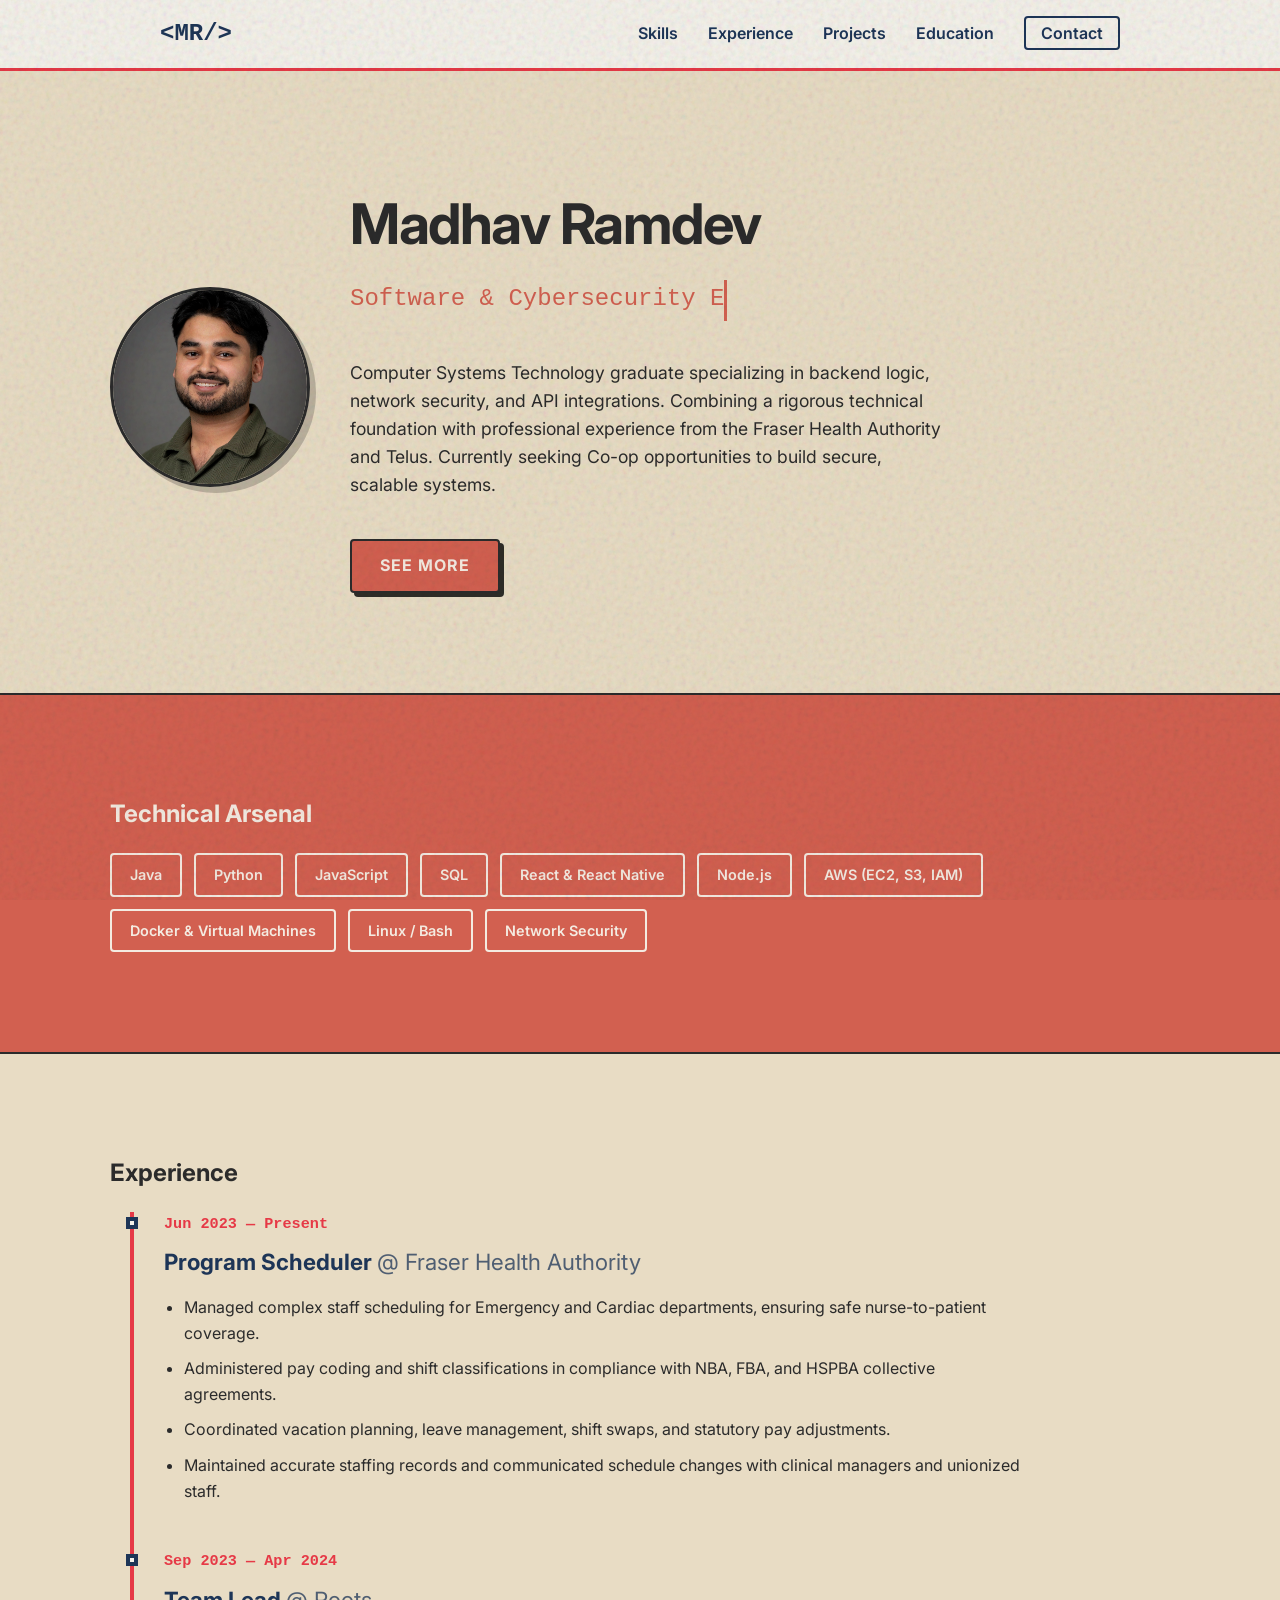
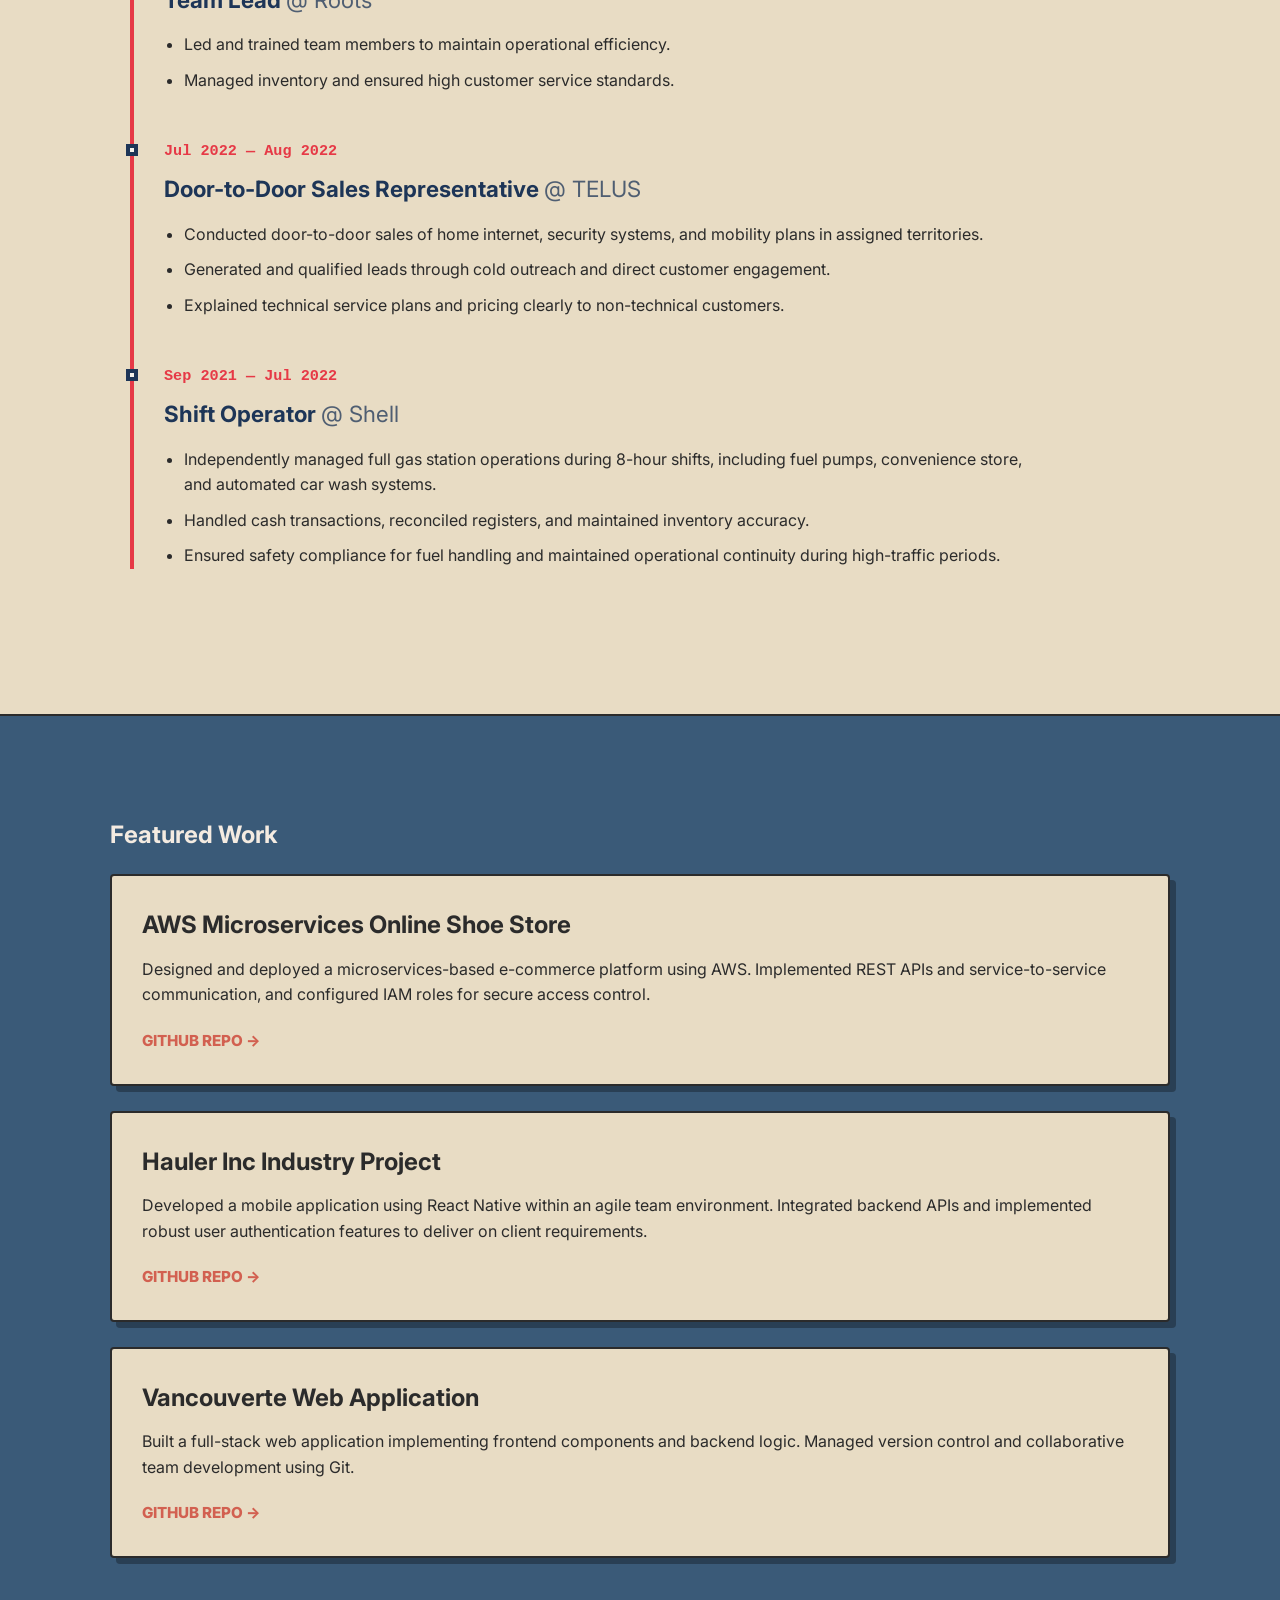
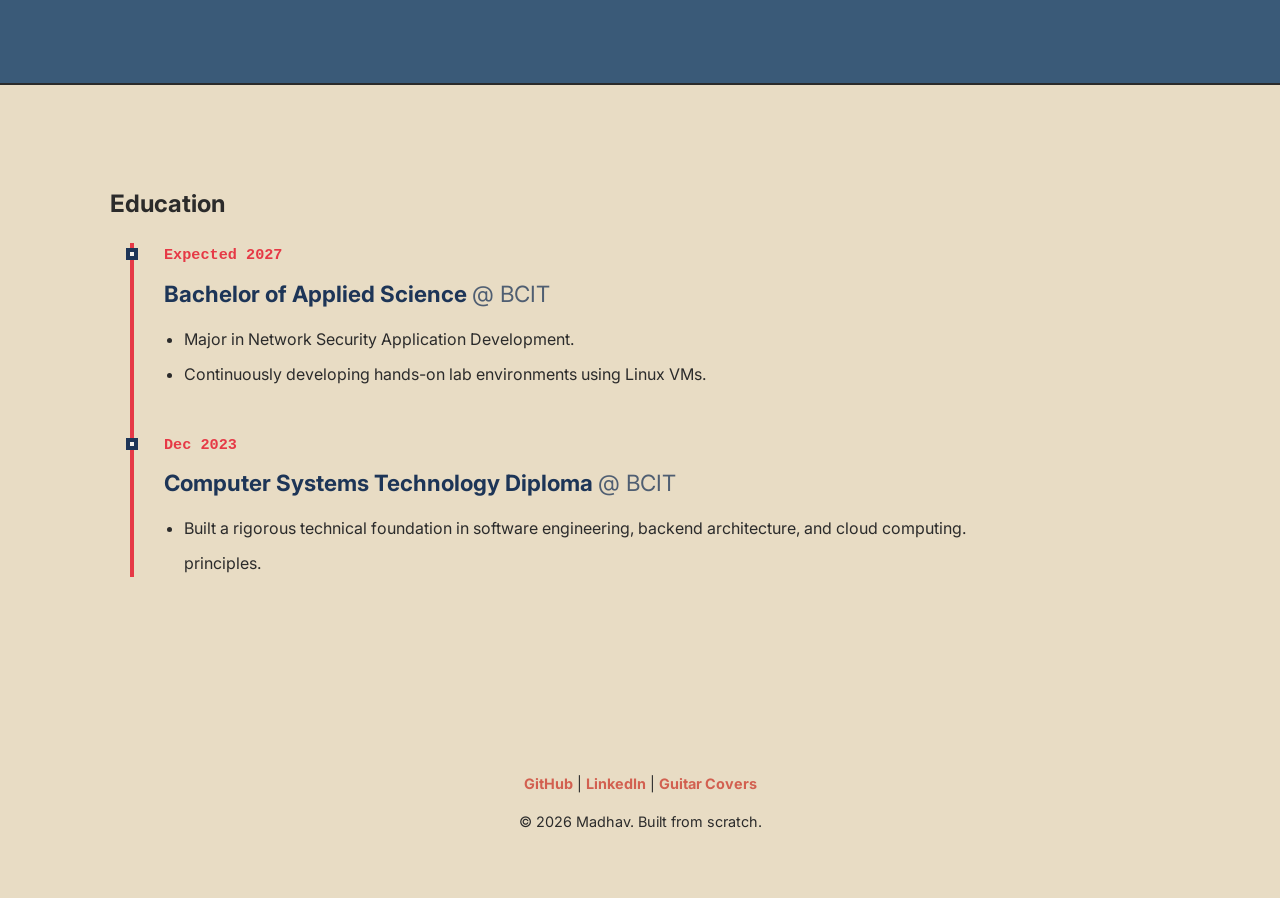
==== source/index.html @ a38c2978 "Intial release" ====
<!DOCTYPE html>
<html lang="en">

<head>
  <meta charset="UTF-8">
  <meta name="viewport" content="width=device-width, initial-scale=1.0">
  <title>Madhav | Software & Cybersecurity Engineering</title>

  <link rel="stylesheet" href="style.css">

  <script src="script.js" defer></script>
  <link rel="icon" type="image/png" href="../images/favicon.png">
  <link href="https://fonts.googleapis.com/css2?family=Inter:wght@400;600;700;800&display=swap" rel="stylesheet">
</head>

<body>
  <nav class="retro-nav reveal">
    <div class="nav-container">
      <div class="nav-logo">&lt;MR/&gt;</div>
      <ul class="nav-links">
        <li><a href="#skills">Skills</a></li>
        <li><a href="#experience">Experience</a></li>
        <li><a href="#projects">Projects</a></li>
        <li><a href="#education">Education</a></li>
        <li><a href="https://linkedin.com/in/madhav-ramdev" class="nav-btn">Contact</a></li>
      </ul>
    </div>
  </nav>
  <section class="hero">
    <div class="container hero-content">
      <img src="../images/profile.jpeg" alt="Madhav" class="profile-img">

      <div class="hero-text">
        <h1>Madhav Ramdev</h1>
        <div class="typing-container" id="typing-text"></div>

        <p style="max-width: 600px; font-size: 1.1rem;">
          Computer Systems Technology graduate specializing in backend logic, network security, and API integrations.
          Combining a rigorous technical foundation with professional experience from the Fraser Health Authority and
          Telus.
          Currently seeking Co-op opportunities to build secure, scalable systems.
        </p>

        <a href="../docs/MadhavRamdev-Resume.pdf" download="MadhavRamdev-Resume.pdf" target="_blank" class="btn">See
          More</a>
      </div>
    </div>
  </section>

  <section id="skills">
    <div class="container">
      <h2 class="reveal">Technical Arsenal</h2>

      <div class="skills-grid reveal delay-1">
        <span class="skill-tag">Java</span>
        <span class="skill-tag">Python</span>
        <span class="skill-tag">JavaScript</span>
        <span class="skill-tag">SQL</span>
        <span class="skill-tag">React & React Native</span>
        <span class="skill-tag">Node.js</span>
        <span class="skill-tag">AWS (EC2, S3, IAM)</span>
        <span class="skill-tag">Docker & Virtual Machines</span>
        <span class="skill-tag">Linux / Bash</span>
        <span class="skill-tag">Network Security</span>
      </div>
    </div>
  </section>

  <section id="experience">
    <div class="container">
      <h2 class="reveal">Experience</h2>

      <div class="timeline reveal delay-1">

        <div class="timeline-item">
          <div class="timeline-dot"></div>
          <p class="timeline-date">Jun 2023 &mdash; Present</p>
          <h3>Program Scheduler <span class="company">@ Fraser Health Authority</span></h3>
          <ul>
            <li>Managed complex staff scheduling for Emergency and Cardiac departments, ensuring safe nurse-to-patient
              coverage.</li>
            <li>Administered pay coding and shift classifications in compliance with NBA, FBA, and HSPBA collective
              agreements.</li>
            <li>Coordinated vacation planning, leave management, shift swaps, and statutory pay adjustments.</li>
            <li>Maintained accurate staffing records and communicated schedule changes with clinical managers and
              unionized staff.</li>
          </ul>
        </div>

        <div class="timeline-item">
          <div class="timeline-dot"></div>
          <p class="timeline-date">Sep 2023 &mdash; Apr 2024</p>
          <h3>Team Lead <span class="company">@ Roots</span></h3>
          <ul>
            <li>Led and trained team members to maintain operational efficiency.</li>
            <li>Managed inventory and ensured high customer service standards.</li>
          </ul>
        </div>

        <div class="timeline-item">
          <div class="timeline-dot"></div>
          <p class="timeline-date">Jul 2022 &mdash; Aug 2022</p>
          <h3>Door-to-Door Sales Representative <span class="company">@ TELUS</span></h3>
          <ul>
            <li>Conducted door-to-door sales of home internet, security systems, and mobility plans in assigned
              territories.</li>
            <li>Generated and qualified leads through cold outreach and direct customer engagement.</li>
            <li>Explained technical service plans and pricing clearly to non-technical customers.</li>
          </ul>
        </div>

        <div class="timeline-item">
          <div class="timeline-dot"></div>
          <p class="timeline-date">Sep 2021 &mdash; Jul 2022</p>
          <h3>Shift Operator <span class="company">@ Shell</span></h3>
          <ul>
            <li>Independently managed full gas station operations during 8-hour shifts, including fuel pumps,
              convenience store, and automated car wash systems.</li>
            <li>Handled cash transactions, reconciled registers, and maintained inventory accuracy.</li>
            <li>Ensured safety compliance for fuel handling and maintained operational continuity during high-traffic
              periods.</li>
          </ul>
        </div>

      </div>
    </div>
  </section>

  <section id="projects">
    <div class="container">
      <h2 class="reveal">Featured Work</h2>

      <div class="project-card reveal delay-1">
        <h3>AWS Microservices Online Shoe Store</h3>
        <p>Designed and deployed a microservices-based e-commerce platform using AWS. Implemented REST APIs and
          service-to-service communication, and configured IAM roles for secure access control.</p>
        <div class="project-links">
          <a href="#">GitHub Repo &rarr;</a>
        </div>
      </div>

      <div class="project-card reveal delay-2">
        <h3>Hauler Inc Industry Project</h3>
        <p>Developed a mobile application using React Native within an agile team environment. Integrated backend APIs
          and implemented robust user authentication features to deliver on client requirements.</p>
        <div class="project-links">
          <a href="#">GitHub Repo &rarr;</a>
        </div>
      </div>

      <div class="project-card reveal delay-3">
        <h3>Vancouverte Web Application</h3>
        <p>Built a full-stack web application implementing frontend components and backend logic. Managed version
          control and collaborative team development using Git.</p>
        <div class="project-links">
          <a href="#">GitHub Repo &rarr;</a>
        </div>
      </div>

    </div>
  </section>

  <section id="education">
    <div class="container">
      <h2 class="reveal">Education</h2>

      <div class="timeline reveal delay-1">

        <div class="timeline-item">
          <div class="timeline-dot"></div>
          <p class="timeline-date">Expected 2027</p>
          <h3>Bachelor of Applied Science <span class="company">@ BCIT</span></h3>
          <ul>
            <li>Major in Network Security Application Development.</li>
            <li>Continuously developing hands-on lab environments using Linux VMs.</li>
          </ul>
        </div>

        <div class="timeline-item">
          <div class="timeline-dot"></div>
          <p class="timeline-date">Dec 2023</p>
          <h3>Computer Systems Technology Diploma <span class="company">@ BCIT</span></h3>
          <ul>
            <li>Built a rigorous technical foundation in software engineering, backend architecture, and cloud
              computing.</li>
            principles.</li>
          </ul>
        </div>

      </div>
    </div>
  </section>

  <footer class="reveal">
    <div class="container">
      <p>
        <a href="https://github.com/madhavramdev" target="_blank">GitHub</a> |
        <a href="https://linkedin.com/in/madhav-ramdev" target="_blank">LinkedIn</a> |
        <a href="https://instagram.com/madhav.stereo" target="_blank">Guitar Covers</a>
      </p>
      <p>&copy; 2026 Madhav. Built from scratch.</p>
    </div>
  </footer>

</body>

</html>
---- source/style.css ----
/* ==========================================================================
   MADHAV'S PORTFOLIO: VINTAGE TECH / RETRO-FLAT THEME
   ========================================================================== */

/* ROOT VARIABLES
*/
:root {
    /* The core retro color palette */
    --paper: #E8DCC4;
    /* Classic warm vintage paper */
    --retro-red: #D26050;
    /* Punchy retro terracotta */
    --retro-blue: #3A5A78;
    /* Deep vintage navy */

    /* Text colors */
    --text-dark: #2B2B2B;
    --text-light: #F4EBE1;

    /* Typography */
    --font-main: 'Inter', -apple-system, BlinkMacSystemFont, "Segoe UI", Roboto, sans-serif;
    --font-mono: 'Courier New', Courier, monospace;
    /* typing effect */
}

/* GLOBAL RESET 
*/
* {
    margin: 0;
    padding: 0;
    box-sizing: border-box;
    /* Ensures borders/padding don't increase the total width of elements */
}

/* BASE BODY STYLES*/
body {
    background-color: var(--paper);
    color: var(--text-dark);
    font-family: var(--font-main);
    line-height: 1.6;
    -webkit-font-smoothing: antialiased;
    /* Makes text look sharper on Mac displays */
    overflow-x: hidden;
    /* Prevents horizontal scrolling if an element pushes too far right */
}

/* THE GLOBAL GRAIN OVERLAY
   an invisible pseudo-element (::after) that covers the entire screen with SVG noise.
*/
body::after {
    content: "";
    /* Required for ::after to render */
    position: fixed;
    /* Locks the noise to the camera, so it stays when you scroll */
    top: 0;
    left: 0;
    width: 100vw;
    height: 100vh;

    /* SVG math to generate random fractal noise */
    background-image: url("data:image/svg+xml,%3Csvg viewBox='0 0 200 200' xmlns='http://www.w3.org/2000/svg'%3E%3Cfilter id='noiseFilter'%3E%3CfeTurbulence type='fractalNoise' baseFrequency='0.85' numOctaves='3' stitchTiles='stitch'/%3E%3C/filter%3E%3Crect width='100%25' height='100%25' filter='url(%23noiseFilter)'/%3E%3C/svg%3E");

    opacity: 0.2;
    /* grain intensity. */
    mix-blend-mode: multiply;
    /* Makes the grain "burn" into the colors beneath it*/

    pointer-events: none;
    /* Allows mouse clicks to pass THROUGH the grain to hit buttons */
    z-index: 9999;
    /* Forces the grain to sit on top of all other HTML elements */
}

/*    NAVBAR */

.retro-nav {
    position: fixed;
    top: 0;
    left: 0;
    width: 100%;
    /* Update this background color to match your specific retro background */
    background-color: #f4f1ea;
    border-bottom: 3px solid #e63946;
    /* Retro Red border */
    z-index: 1000;
    padding: 15px 0;
}

.nav-container {
    max-width: 1000px;
    margin: 0 auto;
    display: flex;
    justify-content: space-between;
    align-items: center;
    padding: 0 20px;
}

.nav-logo {
    font-family: var(--font-mono, 'Courier New', monospace);
    font-weight: 800;
    font-size: 1.5rem;
    color: #1d3557;
    /* Dark blue/black */
}

.nav-links {
    list-style: none;
    display: flex;
    gap: 30px;
    align-items: center;
    margin: 0;
    padding: 0;
}

.nav-links a {
    text-decoration: none;
    color: #1d3557;
    font-weight: 600;
    transition: color 0.2s ease;
}

.nav-links a:hover {
    color: #e63946;
    /* Hover turns red */
}

.nav-btn {
    border: 2px solid #1d3557;
    padding: 5px 15px;
    border-radius: 4px;
}

.nav-btn:hover {
    background-color: #D26050;
    color: #f4f1ea !important;
}

/* Push the body down so the hero text isn't hidden behind the fixed navbar */
body {
    padding-top: 80px;
}

/* TYPOGRAPHY & LINKS
*/
a {
    color: var(--retro-red);
    text-decoration: none;
    font-weight: 700;
    transition: opacity 0.2s;
    /* Smooth fade when hovering */
}

a:hover {
    opacity: 0.7;
}

h1,
h2,
h3 {
    font-weight: 700;
    margin-bottom: 20px;
}

/* LAYOUT & COLOR BLOCK SECTIONS
*/
.container {
    max-width: 1100px;
    /* Limits how wide the content can stretch on large monitors */
    margin: 0 auto;
    padding: 0 20px;
}

section {
    padding: 100px 0;
    border-bottom: 2px solid var(--text-dark);
}

section:last-of-type {
    border-bottom: none;
    /* Removes the line from the very last section */
}

.hero {
    background-color: var(--paper);
    color: var(--text-dark);
}

#skills {
    background-color: var(--retro-red);
    color: var(--text-light);
}

#projects {
    background-color: var(--retro-blue);
    color: var(--text-light);
}

/* HERO SECTION
*/
.hero-content {
    display: flex;
    align-items: center;
    gap: 40px;
}

.profile-img {
    width: 200px;
    height: 200px;
    border-radius: 50%;
    object-fit: cover;
    border: 3px solid var(--text-dark);
    box-shadow: 6px 6px 0px rgba(0, 0, 0, 0.2);
}

.hero h1 {
    font-size: 3.5rem;
    letter-spacing: -1.5px;
    margin-bottom: 10px;
}

.hero p {
    font-size: 1.1rem;
    margin-bottom: 40px;
}

/* UI COMPONENTS
*/

/* The Main Button */
.btn {
    display: inline-block;
    background-color: var(--retro-red);
    color: var(--text-light);
    padding: 12px 28px;
    border-radius: 4px;
    font-weight: 700;
    text-transform: uppercase;
    letter-spacing: 1px;
    border: 2px solid var(--text-dark);
    box-shadow: 4px 4px 0px rgba(0, 0, 0, 0.8);
    transition: all 0.1s ease;
}

.btn:hover {
    transform: translate(2px, 2px);
    box-shadow: 2px 2px 0px rgba(0, 0, 0, 0.8);
}

/* The Project Cards */
.project-card {
    background-color: var(--paper);
    color: var(--text-dark);
    padding: 30px;
    border-radius: 4px;
    margin-bottom: 25px;
    box-shadow: 6px 6px 0px rgba(0, 0, 0, 0.3);
    border: 2px solid var(--text-dark);
    transition: transform 0.2s ease;
}

.project-card h3 {
    color: var(--text-dark);
    font-size: 1.5rem;
    margin-bottom: 12px;
}

.project-card p {
    color: var(--text-dark);
    margin-bottom: 20px;
    font-size: 1rem;
}

.project-links a {
    font-size: 0.95rem;
    font-weight: 800;
    margin-right: 20px;
    text-transform: uppercase;
}

/* The Skill Tags */
.skills-grid {
    display: flex;
    flex-wrap: wrap;
    gap: 12px;
}

.skill-tag {
    background-color: transparent;
    padding: 8px 18px;
    border-radius: 4px;
    font-size: 0.9rem;
    font-weight: 600;
    color: var(--text-light);
    border: 2px solid var(--text-light);
}

/* FOOTER
*/
footer {
    background-color: var(--paper);
    padding: 50px 0;
    text-align: center;
    color: var(--text-dark);
    font-size: 0.9rem;
}

footer p {
    margin-bottom: 15px;
}


/* ANIMATIONS (The Typing Effect)
*/
.typing-container {
    font-family: var(--font-mono);
    color: var(--retro-red);
    font-size: 1.5rem;
    margin-bottom: 30px;
    display: inline-block;
    border-right: 3px solid var(--retro-red);
    /* The blinking cursor */
    white-space: nowrap;
    overflow: hidden;
    animation: blinkCursor 0.75s step-end infinite;
    /* Triggers the keyframe below forever */
    min-height: 2.6rem;
}

/* Tells the cursor border to switch between invisible and red */
@keyframes blinkCursor {

    from,
    to {
        border-color: transparent;
    }

    50% {
        border-color: var(--retro-red);
    }
}

/* MOBILE RESPONSIVENESS
   If the screen is smaller than 768px,
   it overrides the CSS above it to stack things vertically instead of horizontally.
*/
@media (max-width: 768px) {
    .hero-content {
        flex-direction: column;
        text-align: center;
    }

    .hero h1 {
        font-size: 2.5rem;
    }
}


/* ==========================================================================
   SCROLL REVEAL ANIMATIONS
   ========================================================================== */

/* The starting state (hidden and pushed down 40px) */
.reveal {
    opacity: 0;
    transform: translateY(40px);
    transition: all 0.6s cubic-bezier(0.175, 0.885, 0.32, 1.275);
}

/* The ending state (visible and in its normal position) */
.reveal.active {
    opacity: 1;
    transform: translateY(0);
}

/* Stagger delays */
.reveal.delay-1 {
    transition-delay: 0.1s;
}

.reveal.delay-2 {
    transition-delay: 0.2s;
}

.reveal.delay-3 {
    transition-delay: 0.3s;
}

/* ==========================================================================
   EXPERIENCE TIMELINE
   ========================================================================== */

.timeline {
    border-left: 4px solid #e63946;
    padding-left: 30px;
    margin-left: 20px;
    position: relative;
    max-width: 900px;
}

.timeline-item {
    margin-bottom: 45px;
    position: relative;
}

.timeline-dot {
    position: absolute;
    left: -38px;
    top: 5px;
    width: 12px;
    height: 12px;
    background-color: #f4f1ea;
    border: 4px solid #1d3557;
}

.timeline-date {
    font-family: var(--font-mono, 'Courier New', monospace);
    font-size: 0.95rem;
    color: #e63946;
    margin-bottom: 8px;
    font-weight: 700;
}

/* Job Title and Company */
.timeline-item h3 {
    margin-top: 0;
    margin-bottom: 15px;
    font-size: 1.4rem;
    color: #1d3557;
}

.timeline-item .company {
    font-weight: 400;
    opacity: 0.75;
}

/* Bullet points */
.timeline-item ul {
    padding-left: 20px;
    margin: 0;
    color: #2b2b2b;
}

.timeline-item li {
    margin-bottom: 10px;
    line-height: 1.6;
}
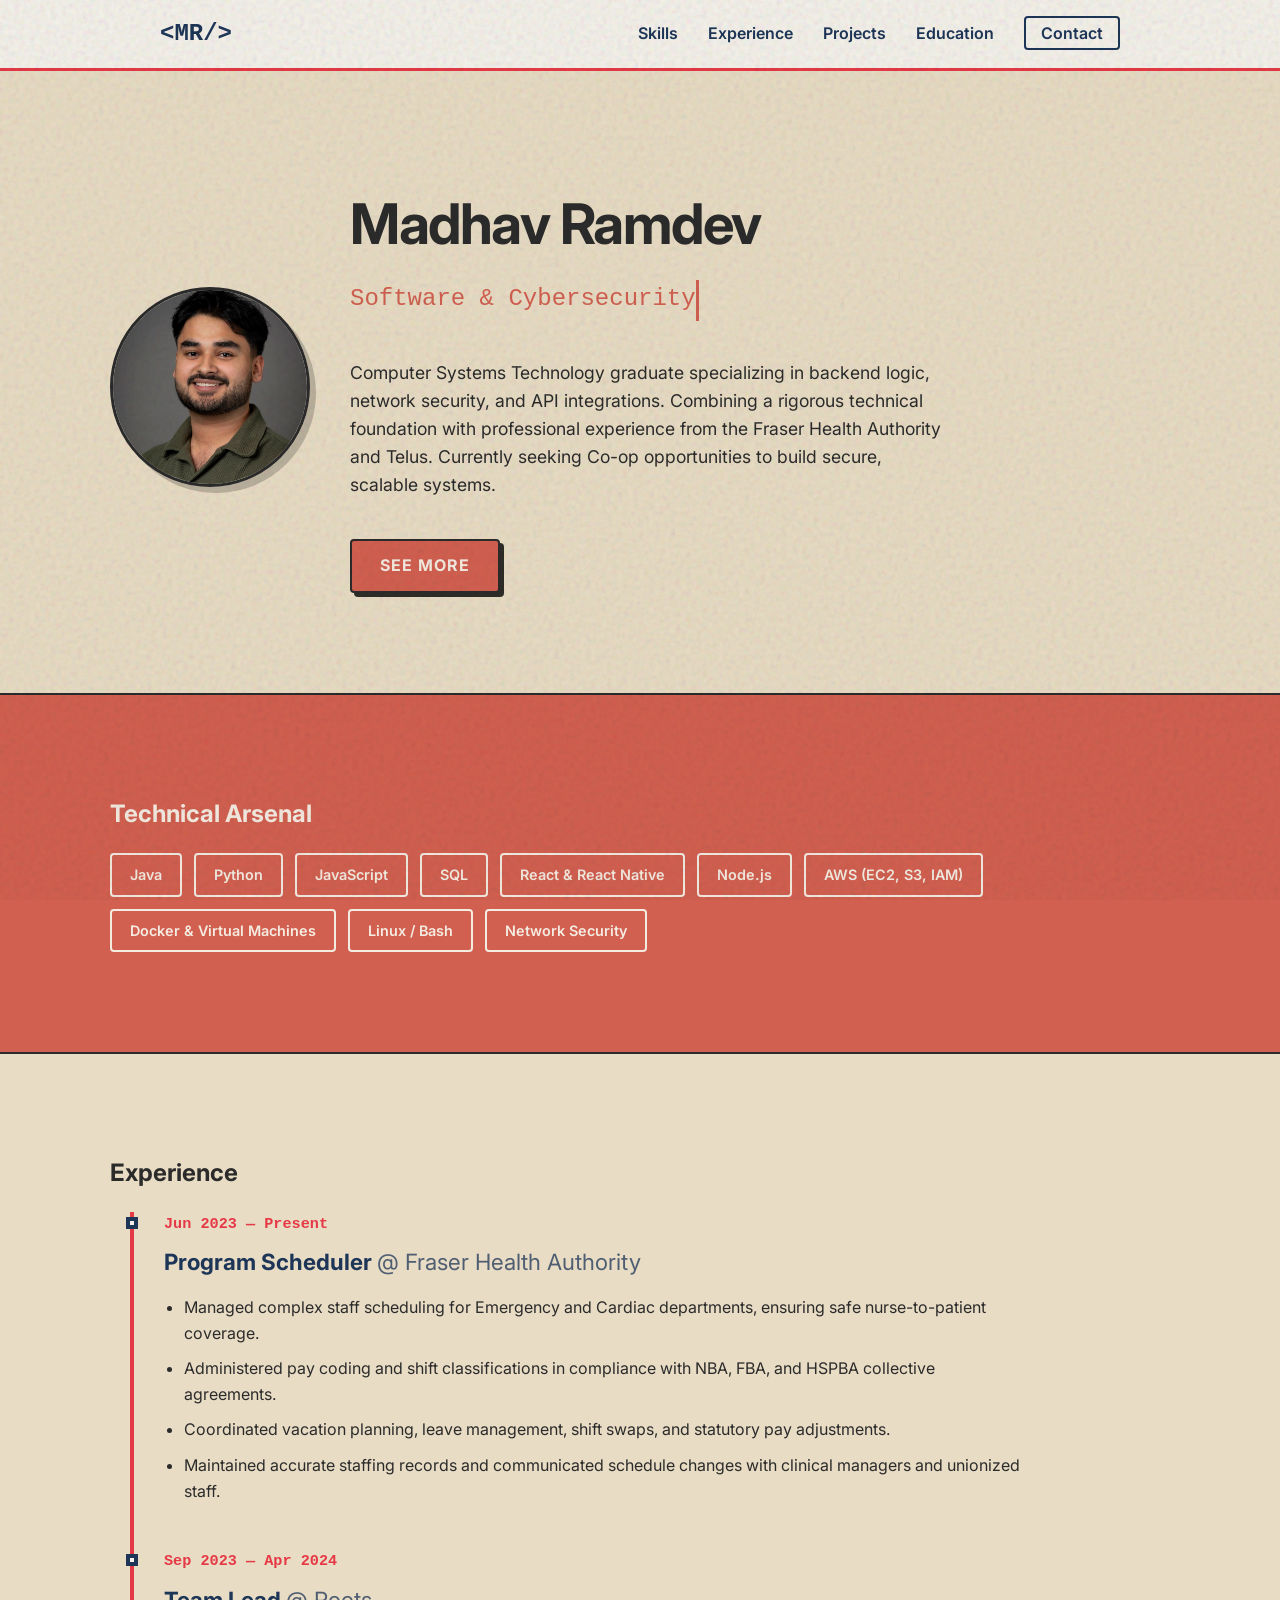
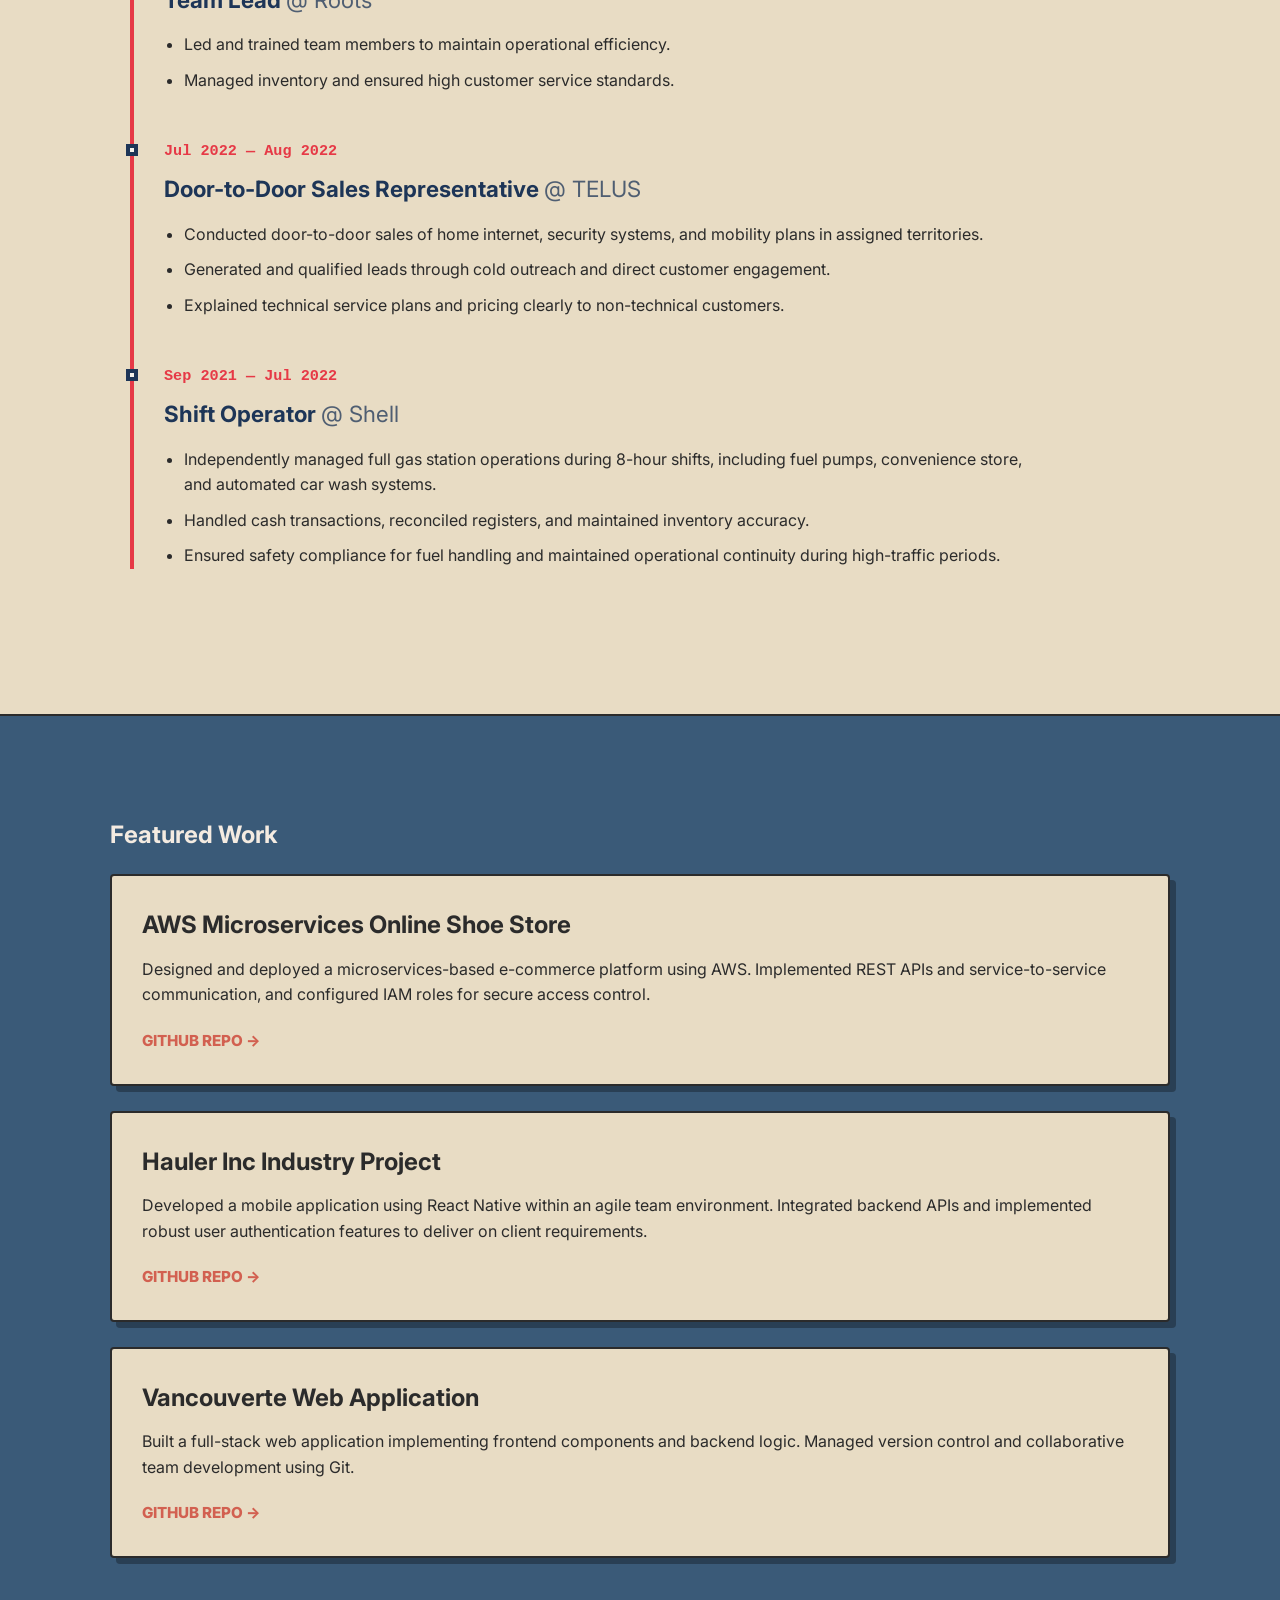
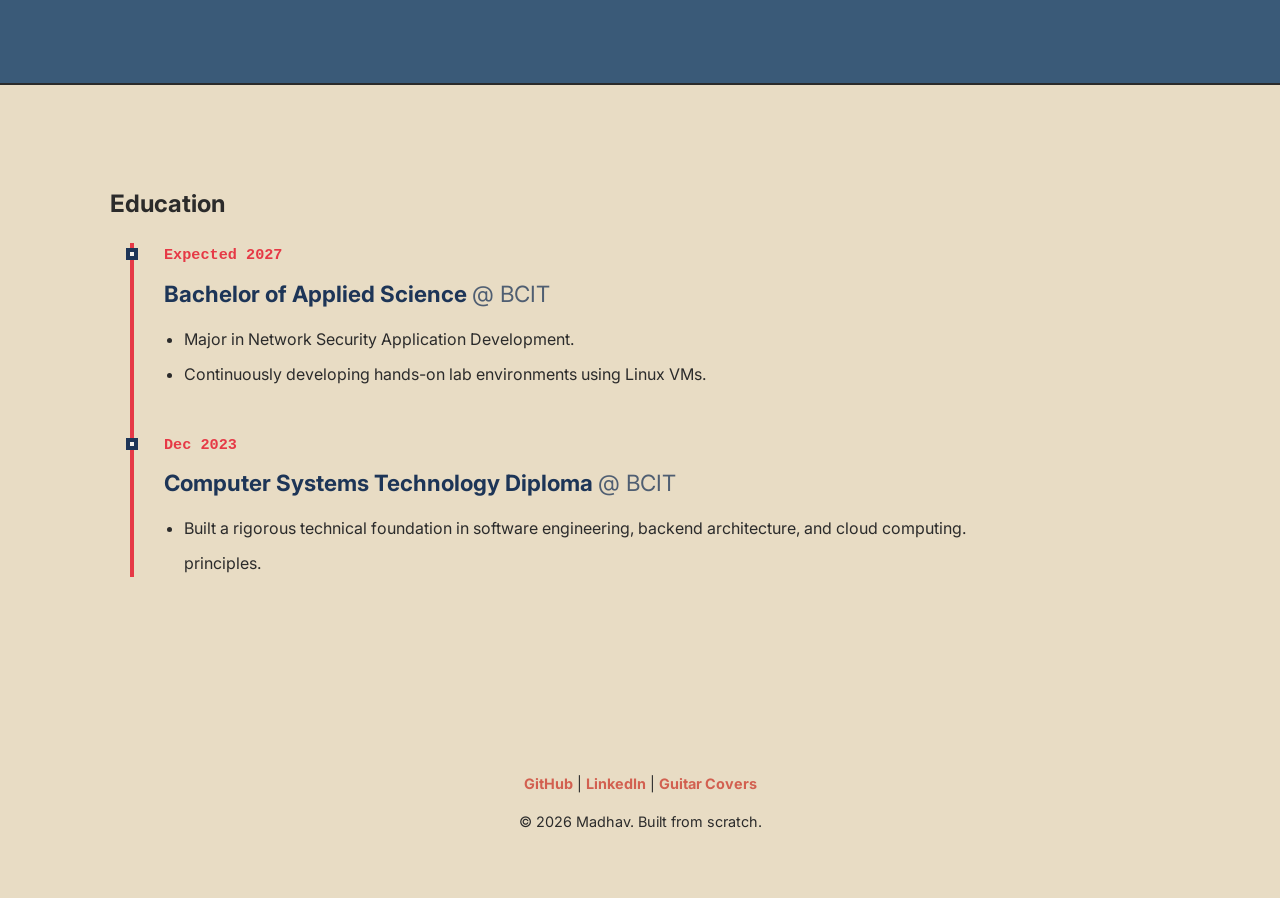
==== commit b7622ee3: "bug fix in contact link" ====
--- a/source/index.html
+++ b/source/index.html
@@ -22,7 +22,7 @@
         <li><a href="#experience">Experience</a></li>
         <li><a href="#projects">Projects</a></li>
         <li><a href="#education">Education</a></li>
-        <li><a href="https://linkedin.com/in/madhav-ramdev" class="nav-btn">Contact</a></li>
+        <li><a href="https://linkedin.com/in/madhav-ramdev" target="_blank" class="nav-btn">Contact</a></li>
       </ul>
     </div>
   </nav>
